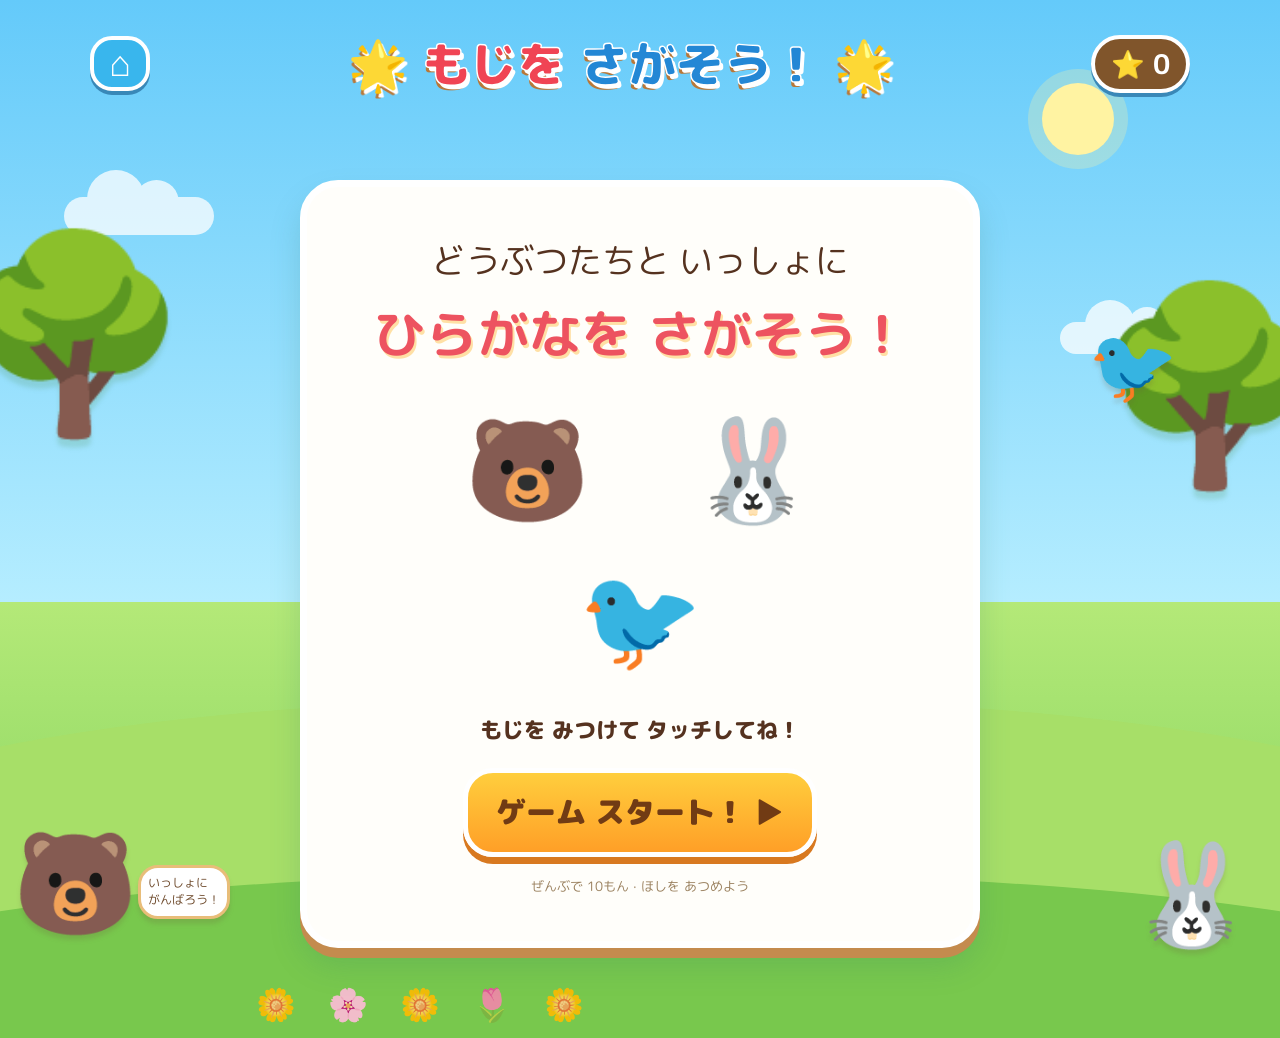
==== game1.html @ 7bf79bb6 "Add game1.html file" ====
<!doctype html>
<html lang="ja">
<head>
<meta charset="UTF-8"><meta name="viewport" content="width=device-width,initial-scale=1,maximum-scale=1,user-scalable=no,viewport-fit=cover"><meta name="theme-color" content="#65c9f5"><meta name="description" content="どうぶつたちといっしょに、ひらがなをさがそう！"><title>もじを さがそう！</title><link rel="stylesheet" href="./style.css">
</head><body><div id="app"></div><script type="module" src="./main.js?v=2"></script></body></html>
---- style.css ----
@import url('https://fonts.googleapis.com/css2?family=M+PLUS+Rounded+1c:wght@500;700;800;900&display=swap');
:root{font-family:'M PLUS Rounded 1c',system-ui,sans-serif;color:#55321f;font-synthesis:none;text-rendering:optimizeLegibility}*{box-sizing:border-box}html,body,#app{margin:0;min-height:100%;width:100%;}body{min-height:100svh;overflow-x:hidden;background:#71d0f4;user-select:none;-webkit-user-select:none;-webkit-tap-highlight-color:transparent}.scene{position:relative;isolation:isolate;min-height:100svh;overflow:hidden;padding:clamp(12px,2.5vw,28px);padding-bottom:90px;background:linear-gradient(#64cafa 0%,#b5edff 58%,#b4e978 58%,#79ce58 100%)}.sun{position:absolute;right:13%;top:8%;width:72px;height:72px;border-radius:50%;background:#fff3a2;box-shadow:0 0 0 14px #fff3a244;z-index:-1}.cloud{position:absolute;background:#fff;border-radius:50px;opacity:.75;z-index:-1}.cloud:before,.cloud:after{content:'';position:absolute;background:inherit;border-radius:50%}.cloud-a{width:150px;height:38px;top:19%;left:5%}.cloud-a:before{width:58px;height:58px;left:23px;top:-27px}.cloud-a:after{width:45px;height:45px;left:70px;top:-17px}.cloud-b{width:130px;height:32px;top:31%;right:7%}.cloud-b:before{width:50px;height:50px;left:25px;top:-22px}.cloud-b:after{width:38px;height:38px;left:68px;top:-15px}.hill{position:absolute;z-index:-1;border-radius:50% 50% 0 0}.hill-back{width:130%;height:27%;left:-15%;bottom:6%;background:#a7df68}.hill-front{width:130%;height:21%;left:-15%;bottom:-5%;background:#78c84d}.tree{position:absolute;z-index:-1;font-size:clamp(90px,17vw,190px);top:18%;filter:drop-shadow(0 8px 2px #438c4930)}.tree-left{left:-45px}.tree-right{right:-48px;top:23%}.topbar{position:relative;z-index:2;display:flex;align-items:center;justify-content:space-between;gap:10px;max-width:1100px;margin:0 auto}.home-btn,.score{border:4px solid white;box-shadow:0 4px 0 #3988b8;border-radius:22px;background:#39b6ed;color:white;font-size:clamp(22px,4vw,36px);font-weight:900;min-width:60px;min-height:55px}.score{background:#80552b;border-radius:30px;padding:5px 16px;font-size:clamp(19px,3vw,27px);white-space:nowrap}.logo{font-size:clamp(21px,4.2vw,48px);font-weight:900;color:#f04454;-webkit-text-stroke:1.5px white;text-shadow:3px 4px 0 white,0 5px 0 #b87839;text-align:center;white-space:nowrap}.logo span{color:#2387d5}.game-card,.start-card,.complete-card{position:relative;z-index:1;width:min(94vw,680px);margin:clamp(18px,4vh,40px) auto 0;padding:clamp(15px,3vw,28px);border:7px solid white;border-radius:38px;background:#fffefa;box-shadow:0 10px 0 #c48b4e,0 18px 30px #317c6c35;text-align:center}.progress-row{display:flex;align-items:center;justify-content:center;gap:12px}.question-count{background:#fff2d7;border:2px solid #f4d69e;border-radius:25px;padding:8px 17px;font-size:clamp(14px,2.5vw,20px);white-space:nowrap}.progress-dots{display:flex;gap:6px}.progress-dots i{width:clamp(12px,2vw,19px);height:clamp(12px,2vw,19px);border-radius:50%;background:#dedede}.progress-dots i.done{background:#70c979}.progress-dots i.current{background:#ffc82e;box-shadow:0 0 0 4px #fff0bc}.sound-btn{border:0;border-radius:50%;width:43px;height:43px;background:#e9f7ff;font-size:22px}.prompt{margin:17px auto 15px;padding:10px 10px 5px;border-radius:25px;background:#fff7e8}.prompt-small{font-size:clamp(17px,3vw,24px);font-weight:800}.target{font-size:clamp(95px,19vw,155px);line-height:1.18;font-weight:900;color:#ed5360;text-shadow:3px 5px 0 #ffd9a5}.listen{border:0;border-radius:20px;background:#e8f7ff;color:#267da8;font:inherit;font-weight:800;padding:8px 16px;font-size:14px}.choices{display:grid;grid-template-columns:repeat(2,minmax(0,1fr));gap:12px;max-width:490px;margin:0 auto}.choice{min-height:clamp(90px,17vw,145px);border:5px solid #fff;border-radius:28px;background:white;box-shadow:0 6px 0 #d5c7b4,0 0 0 3px #e9c7a0;color:#59331f;font:inherit;font-size:clamp(52px,11vw,86px);font-weight:900;touch-action:manipulation;transition:transform .12s,background .12s}.choice:active{transform:scale(.96)}.choice-0{box-shadow:0 6px 0 #e4b0b9,0 0 0 3px #f6aebe}.choice-1{box-shadow:0 6px 0 #e9d174,0 0 0 3px #f4d24c}.choice-2{box-shadow:0 6px 0 #a9d4a9,0 0 0 3px #9bd69c}.choice-3{box-shadow:0 6px 0 #a8d4ee,0 0 0 3px #8acbf0}.choice.correct{background:#dff9dc;box-shadow:0 0 0 5px #51c66b;animation:bounce .5s}.choice.wrong{background:#ffe2e2;box-shadow:0 0 0 5px #ef7777;animation:shake .35s}.feedback{min-height:36px;margin:17px 0 4px;font-size:clamp(17px,3vw,23px);font-weight:900;color:#896c4f}.feedback.good{color:#21a45a;animation:bounce .5s}.streak{font-size:14px;color:#b27b32;font-weight:800}.mascot{position:absolute;z-index:1;font-size:clamp(55px,9vw,100px);filter:drop-shadow(0 5px 2px #6a593b30)}.bear{left:1%;bottom:8%}.bear span{display:inline-block;vertical-align:middle;background:white;border:3px solid #e8bd79;border-radius:20px;padding:7px;font-size:12px;line-height:1.4;color:#6d492b}.bird{right:8%;top:30%;font-size:clamp(45px,7vw,72px)}.bunny{right:2%;bottom:7%}.flowers{position:absolute;bottom:1%;left:20%;font-size:clamp(18px,3vw,32px);opacity:.9}.start-card{margin-top:clamp(45px,9vh,90px);padding:clamp(25px,5vw,45px)}.welcome{font-size:clamp(22px,4vw,34px);line-height:1.7}.welcome strong{font-size:clamp(30px,6vw,52px);color:#ed5360;text-shadow:2px 3px #ffe0a5}.welcome-animals{font-size:clamp(60px,12vw,100px);margin:15px}.start-card p,.complete-card p{font-size:clamp(17px,3vw,22px);font-weight:800}.start-btn{border:5px solid white;border-radius:30px;background:linear-gradient(#ffce3d,#ff9f27);box-shadow:0 7px 0 #d87920;color:#713b14;padding:17px 28px;font:inherit;font-size:clamp(20px,4vw,30px);font-weight:900;touch-action:manipulation}.start-btn:active{transform:translateY(4px);box-shadow:0 3px 0 #d87920}.tiny-note{margin-top:20px;color:#9a805e;font-size:13px}.complete-card h1{font-size:clamp(28px,5vw,44px);color:#ed5360}.big-stars{font-size:clamp(45px,10vw,75px);animation:bounce .8s infinite alternate}.earned{color:#d58b18}.complete-animals{font-size:65px;margin:10px}.sub-btn{display:block;margin:16px auto 0;border:0;background:transparent;color:#8a7054;font:inherit;font-weight:800;padding:10px}.confetti{font-size:30px}@keyframes bounce{0%,100%{transform:translateY(0) scale(1)}50%{transform:translateY(-10px) scale(1.08)}}@keyframes shake{0%,100%{transform:translateX(0)}25%{transform:translateX(-8px)}75%{transform:translateX(8px)}}
@media(max-width:520px){.scene{padding:10px;padding-bottom:80px}.topbar{gap:5px}.home-btn{min-width:45px;min-height:44px;border-radius:15px}.score{min-width:55px;padding:4px 8px;border-radius:18px}.logo{font-size:clamp(17px,4.8vw,24px);-webkit-text-stroke:1px white}.game-card{border-width:5px;border-radius:27px;margin-top:22px;padding:12px}.progress-row{gap:6px}.progress-dots{gap:3px}.progress-dots i{width:11px;height:11px}.question-count{padding:6px 10px;font-size:13px}.sound-btn{width:36px;height:36px}.prompt{margin:12px auto}.target{font-size:112px}.choices{gap:10px}.choice{min-height:105px;border-radius:22px}.bear{left:-8px;bottom:4%;font-size:56px}.bear span{display:none}.bunny{right:-5px;bottom:4%;font-size:58px}.bird{right:5%;top:25%;font-size:42px}.flowers{left:27%;bottom:1%}.start-card,.complete-card{margin-top:50px;border-radius:28px}.tree{top:25%}}
@media(orientation:landscape) and (max-height:600px){.scene{min-height:100vh;padding:8px 18px 45px}.game-card{margin-top:8px;padding:10px 18px;max-width:620px}.prompt{margin:8px auto;padding:3px}.target{font-size:78px}.choice{min-height:75px;font-size:55px}.feedback{margin:6px}.mascot{font-size:45px}.bear,.bunny{bottom:3%}.topbar .logo{font-size:28px}}
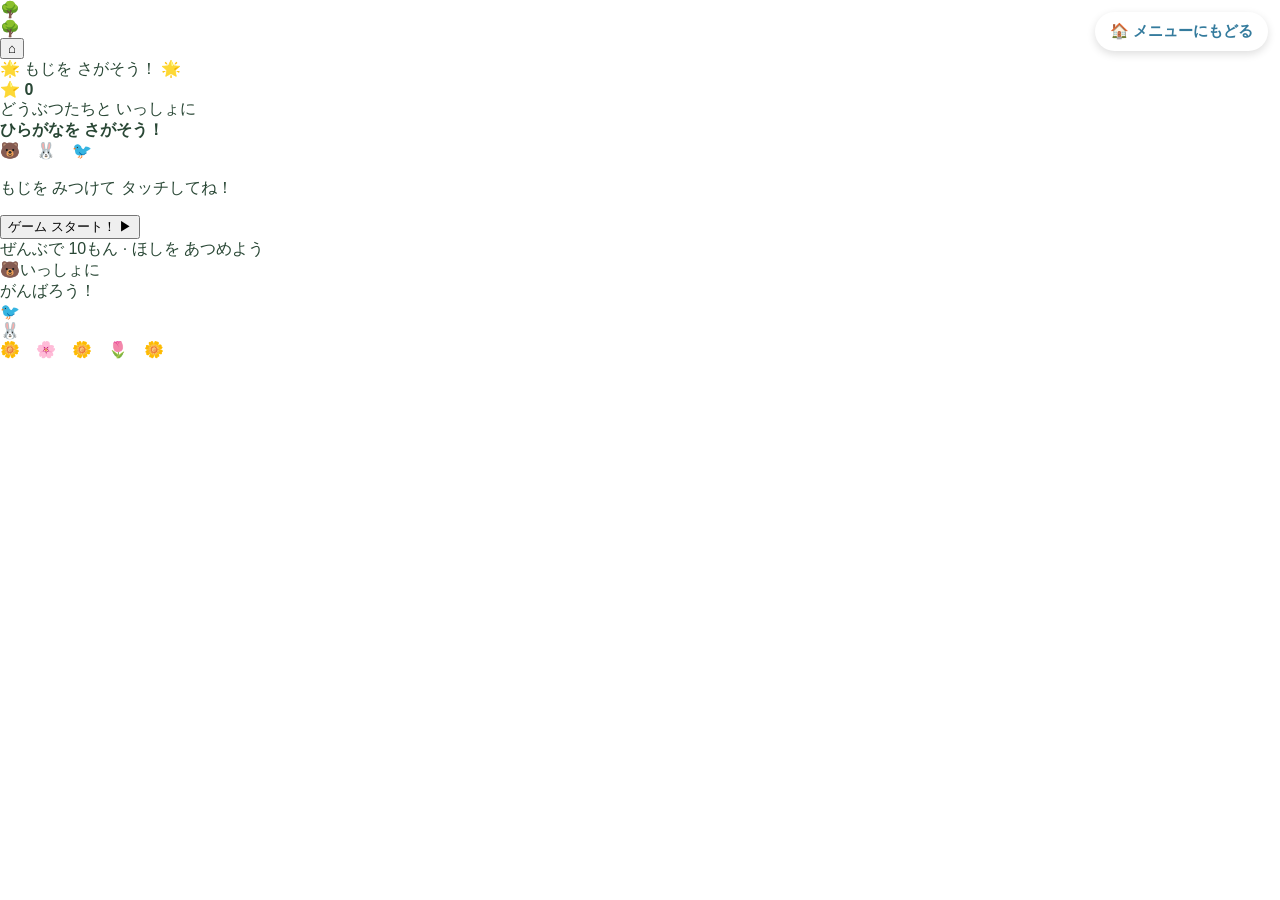
==== commit d84d2923: "Enhance game1.html with menu link and styles Added a back menu link and custom styles to game1.html." ====
--- a/game1.html
+++ b/game1.html
@@ -1,5 +1,34 @@
+
 <!doctype html>
 <html lang="ja">
 <head>
-<meta charset="UTF-8"><meta name="viewport" content="width=device-width,initial-scale=1,maximum-scale=1,user-scalable=no,viewport-fit=cover"><meta name="theme-color" content="#65c9f5"><meta name="description" content="どうぶつたちといっしょに、ひらがなをさがそう！"><title>もじを さがそう！</title><link rel="stylesheet" href="./style.css">
-</head><body><div id="app"></div><script type="module" src="./main.js?v=2"></script></body></html>
+<meta charset="UTF-8">
+<meta name="viewport" content="width=device-width,initial-scale=1,maximum-scale=1,user-scalable=no,viewport-fit=cover">
+<meta name="theme-color" content="#65c9f5">
+<meta name="description" content="どうぶつたちといっしょに、ひらがなをさがそう！">
+<title>もじを さがそう！</title>
+<link rel="stylesheet" href="./style.css">
+<style>
+.menu-back {
+  position: fixed;
+  top: max(12px, env(safe-area-inset-top));
+  right: 12px;
+  z-index: 9999;
+  display: block;
+  padding: 10px 15px;
+  border-radius: 24px;
+  background: #ffffff;
+  color: #347b9d;
+  font-size: 15px;
+  font-weight: bold;
+  text-decoration: none;
+  box-shadow: 0 3px 8px #0002;
+}
+</style>
+</head>
+<body>
+<a href="./index.html" class="menu-back">🏠 メニューにもどる</a>
+<div id="app"></div>
+<script type="module" src="./main.js?v=2"></script>
+</body>
+</html>
--- a/style.css
+++ b/style.css
@@ -1,4 +1 @@
-@import url('https://fonts.googleapis.com/css2?family=M+PLUS+Rounded+1c:wght@500;700;800;900&display=swap');
-:root{font-family:'M PLUS Rounded 1c',system-ui,sans-serif;color:#55321f;font-synthesis:none;text-rendering:optimizeLegibility}*{box-sizing:border-box}html,body,#app{margin:0;min-height:100%;width:100%;}body{min-height:100svh;overflow-x:hidden;background:#71d0f4;user-select:none;-webkit-user-select:none;-webkit-tap-highlight-color:transparent}.scene{position:relative;isolation:isolate;min-height:100svh;overflow:hidden;padding:clamp(12px,2.5vw,28px);padding-bottom:90px;background:linear-gradient(#64cafa 0%,#b5edff 58%,#b4e978 58%,#79ce58 100%)}.sun{position:absolute;right:13%;top:8%;width:72px;height:72px;border-radius:50%;background:#fff3a2;box-shadow:0 0 0 14px #fff3a244;z-index:-1}.cloud{position:absolute;background:#fff;border-radius:50px;opacity:.75;z-index:-1}.cloud:before,.cloud:after{content:'';position:absolute;background:inherit;border-radius:50%}.cloud-a{width:150px;height:38px;top:19%;left:5%}.cloud-a:before{width:58px;height:58px;left:23px;top:-27px}.cloud-a:after{width:45px;height:45px;left:70px;top:-17px}.cloud-b{width:130px;height:32px;top:31%;right:7%}.cloud-b:before{width:50px;height:50px;left:25px;top:-22px}.cloud-b:after{width:38px;height:38px;left:68px;top:-15px}.hill{position:absolute;z-index:-1;border-radius:50% 50% 0 0}.hill-back{width:130%;height:27%;left:-15%;bottom:6%;background:#a7df68}.hill-front{width:130%;height:21%;left:-15%;bottom:-5%;background:#78c84d}.tree{position:absolute;z-index:-1;font-size:clamp(90px,17vw,190px);top:18%;filter:drop-shadow(0 8px 2px #438c4930)}.tree-left{left:-45px}.tree-right{right:-48px;top:23%}.topbar{position:relative;z-index:2;display:flex;align-items:center;justify-content:space-between;gap:10px;max-width:1100px;margin:0 auto}.home-btn,.score{border:4px solid white;box-shadow:0 4px 0 #3988b8;border-radius:22px;background:#39b6ed;color:white;font-size:clamp(22px,4vw,36px);font-weight:900;min-width:60px;min-height:55px}.score{background:#80552b;border-radius:30px;padding:5px 16px;font-size:clamp(19px,3vw,27px);white-space:nowrap}.logo{font-size:clamp(21px,4.2vw,48px);font-weight:900;color:#f04454;-webkit-text-stroke:1.5px white;text-shadow:3px 4px 0 white,0 5px 0 #b87839;text-align:center;white-space:nowrap}.logo span{color:#2387d5}.game-card,.start-card,.complete-card{position:relative;z-index:1;width:min(94vw,680px);margin:clamp(18px,4vh,40px) auto 0;padding:clamp(15px,3vw,28px);border:7px solid white;border-radius:38px;background:#fffefa;box-shadow:0 10px 0 #c48b4e,0 18px 30px #317c6c35;text-align:center}.progress-row{display:flex;align-items:center;justify-content:center;gap:12px}.question-count{background:#fff2d7;border:2px solid #f4d69e;border-radius:25px;padding:8px 17px;font-size:clamp(14px,2.5vw,20px);white-space:nowrap}.progress-dots{display:flex;gap:6px}.progress-dots i{width:clamp(12px,2vw,19px);height:clamp(12px,2vw,19px);border-radius:50%;background:#dedede}.progress-dots i.done{background:#70c979}.progress-dots i.current{background:#ffc82e;box-shadow:0 0 0 4px #fff0bc}.sound-btn{border:0;border-radius:50%;width:43px;height:43px;background:#e9f7ff;font-size:22px}.prompt{margin:17px auto 15px;padding:10px 10px 5px;border-radius:25px;background:#fff7e8}.prompt-small{font-size:clamp(17px,3vw,24px);font-weight:800}.target{font-size:clamp(95px,19vw,155px);line-height:1.18;font-weight:900;color:#ed5360;text-shadow:3px 5px 0 #ffd9a5}.listen{border:0;border-radius:20px;background:#e8f7ff;color:#267da8;font:inherit;font-weight:800;padding:8px 16px;font-size:14px}.choices{display:grid;grid-template-columns:repeat(2,minmax(0,1fr));gap:12px;max-width:490px;margin:0 auto}.choice{min-height:clamp(90px,17vw,145px);border:5px solid #fff;border-radius:28px;background:white;box-shadow:0 6px 0 #d5c7b4,0 0 0 3px #e9c7a0;color:#59331f;font:inherit;font-size:clamp(52px,11vw,86px);font-weight:900;touch-action:manipulation;transition:transform .12s,background .12s}.choice:active{transform:scale(.96)}.choice-0{box-shadow:0 6px 0 #e4b0b9,0 0 0 3px #f6aebe}.choice-1{box-shadow:0 6px 0 #e9d174,0 0 0 3px #f4d24c}.choice-2{box-shadow:0 6px 0 #a9d4a9,0 0 0 3px #9bd69c}.choice-3{box-shadow:0 6px 0 #a8d4ee,0 0 0 3px #8acbf0}.choice.correct{background:#dff9dc;box-shadow:0 0 0 5px #51c66b;animation:bounce .5s}.choice.wrong{background:#ffe2e2;box-shadow:0 0 0 5px #ef7777;animation:shake .35s}.feedback{min-height:36px;margin:17px 0 4px;font-size:clamp(17px,3vw,23px);font-weight:900;color:#896c4f}.feedback.good{color:#21a45a;animation:bounce .5s}.streak{font-size:14px;color:#b27b32;font-weight:800}.mascot{position:absolute;z-index:1;font-size:clamp(55px,9vw,100px);filter:drop-shadow(0 5px 2px #6a593b30)}.bear{left:1%;bottom:8%}.bear span{display:inline-block;vertical-align:middle;background:white;border:3px solid #e8bd79;border-radius:20px;padding:7px;font-size:12px;line-height:1.4;color:#6d492b}.bird{right:8%;top:30%;font-size:clamp(45px,7vw,72px)}.bunny{right:2%;bottom:7%}.flowers{position:absolute;bottom:1%;left:20%;font-size:clamp(18px,3vw,32px);opacity:.9}.start-card{margin-top:clamp(45px,9vh,90px);padding:clamp(25px,5vw,45px)}.welcome{font-size:clamp(22px,4vw,34px);line-height:1.7}.welcome strong{font-size:clamp(30px,6vw,52px);color:#ed5360;text-shadow:2px 3px #ffe0a5}.welcome-animals{font-size:clamp(60px,12vw,100px);margin:15px}.start-card p,.complete-card p{font-size:clamp(17px,3vw,22px);font-weight:800}.start-btn{border:5px solid white;border-radius:30px;background:linear-gradient(#ffce3d,#ff9f27);box-shadow:0 7px 0 #d87920;color:#713b14;padding:17px 28px;font:inherit;font-size:clamp(20px,4vw,30px);font-weight:900;touch-action:manipulation}.start-btn:active{transform:translateY(4px);box-shadow:0 3px 0 #d87920}.tiny-note{margin-top:20px;color:#9a805e;font-size:13px}.complete-card h1{font-size:clamp(28px,5vw,44px);color:#ed5360}.big-stars{font-size:clamp(45px,10vw,75px);animation:bounce .8s infinite alternate}.earned{color:#d58b18}.complete-animals{font-size:65px;margin:10px}.sub-btn{display:block;margin:16px auto 0;border:0;background:transparent;color:#8a7054;font:inherit;font-weight:800;padding:10px}.confetti{font-size:30px}@keyframes bounce{0%,100%{transform:translateY(0) scale(1)}50%{transform:translateY(-10px) scale(1.08)}}@keyframes shake{0%,100%{transform:translateX(0)}25%{transform:translateX(-8px)}75%{transform:translateX(8px)}}
-@media(max-width:520px){.scene{padding:10px;padding-bottom:80px}.topbar{gap:5px}.home-btn{min-width:45px;min-height:44px;border-radius:15px}.score{min-width:55px;padding:4px 8px;border-radius:18px}.logo{font-size:clamp(17px,4.8vw,24px);-webkit-text-stroke:1px white}.game-card{border-width:5px;border-radius:27px;margin-top:22px;padding:12px}.progress-row{gap:6px}.progress-dots{gap:3px}.progress-dots i{width:11px;height:11px}.question-count{padding:6px 10px;font-size:13px}.sound-btn{width:36px;height:36px}.prompt{margin:12px auto}.target{font-size:112px}.choices{gap:10px}.choice{min-height:105px;border-radius:22px}.bear{left:-8px;bottom:4%;font-size:56px}.bear span{display:none}.bunny{right:-5px;bottom:4%;font-size:58px}.bird{right:5%;top:25%;font-size:42px}.flowers{left:27%;bottom:1%}.start-card,.complete-card{margin-top:50px;border-radius:28px}.tree{top:25%}}
-@media(orientation:landscape) and (max-height:600px){.scene{min-height:100vh;padding:8px 18px 45px}.game-card{margin-top:8px;padding:10px 18px;max-width:620px}.prompt{margin:8px auto;padding:3px}.target{font-size:78px}.choice{min-height:75px;font-size:55px}.feedback{margin:6px}.mascot{font-size:45px}.bear,.bunny{bottom:3%}.topbar .logo{font-size:28px}}
+*{box-sizing:border-box}body{margin:0;font-family:"Arial Rounded MT Bold","Hiragino Maru Gothic ProN","Yu Gothic",sans-serif;color:#294735}.home{min-height:100vh;background:linear-gradient(#dff3ff 0%,#eff9dc 58%,#d8efc7 100%);padding:20px}.home-wrap{max-width:760px;margin:0 auto}.home-hero{text-align:center;background:#fff9e9;border:5px solid #fff;border-radius:30px;padding:22px 16px 18px;box-shadow:0 7px 0 #c7dfb6}.forest{font-size:clamp(25px,6vw,42px);letter-spacing:8px}.eyebrow{font-size:clamp(13px,3vw,17px);color:#62845c;margin:12px 0 3px}.home h1{font-size:clamp(42px,10vw,68px);line-height:1.08;margin:5px 0;color:#ef8c43;text-shadow:2px 3px #ffe0a8}.lead{font-size:18px;margin:12px 0 4px}.home-animal{font-size:clamp(30px,7vw,46px);letter-spacing:8px}.game-menu{display:grid;grid-template-columns:repeat(2,minmax(0,1fr));gap:16px;margin:24px 0}.game-card{display:flex;flex-direction:column;align-items:center;text-align:center;text-decoration:none;color:#294735;background:#fff;border:4px solid white;border-radius:24px;padding:18px 12px;box-shadow:0 7px 0 #c7dfb6;transition:transform .12s}.game-card:active{transform:translateY(5px);box-shadow:0 2px 0 #c7dfb6}.card-one{background:#fff5d9}.card-two{background:#e9f7ff}.game-number{font-size:12px;font-weight:bold;letter-spacing:2px;color:#72916e}.game-icon{font-size:clamp(44px,9vw,68px);margin:8px}.game-title{font-size:clamp(20px,4.6vw,29px);font-weight:900;line-height:1.3}.game-desc{font-size:clamp(11px,2.7vw,14px);margin:10px 0 14px;min-height:2.6em}.play{background:#f39a45;color:white;border-radius:30px;padding:11px 20px;font-size:17px;font-weight:bold;width:100%;max-width:190px}.card-two .play{background:#55a8d7}.footer-note{text-align:center;font-size:15px;color:#66855b}@media(max-width:480px){.home{padding:12px}.game-menu{gap:10px;margin:18px 0}.game-card{padding:14px 8px}.game-desc{min-height:3.5em}}
